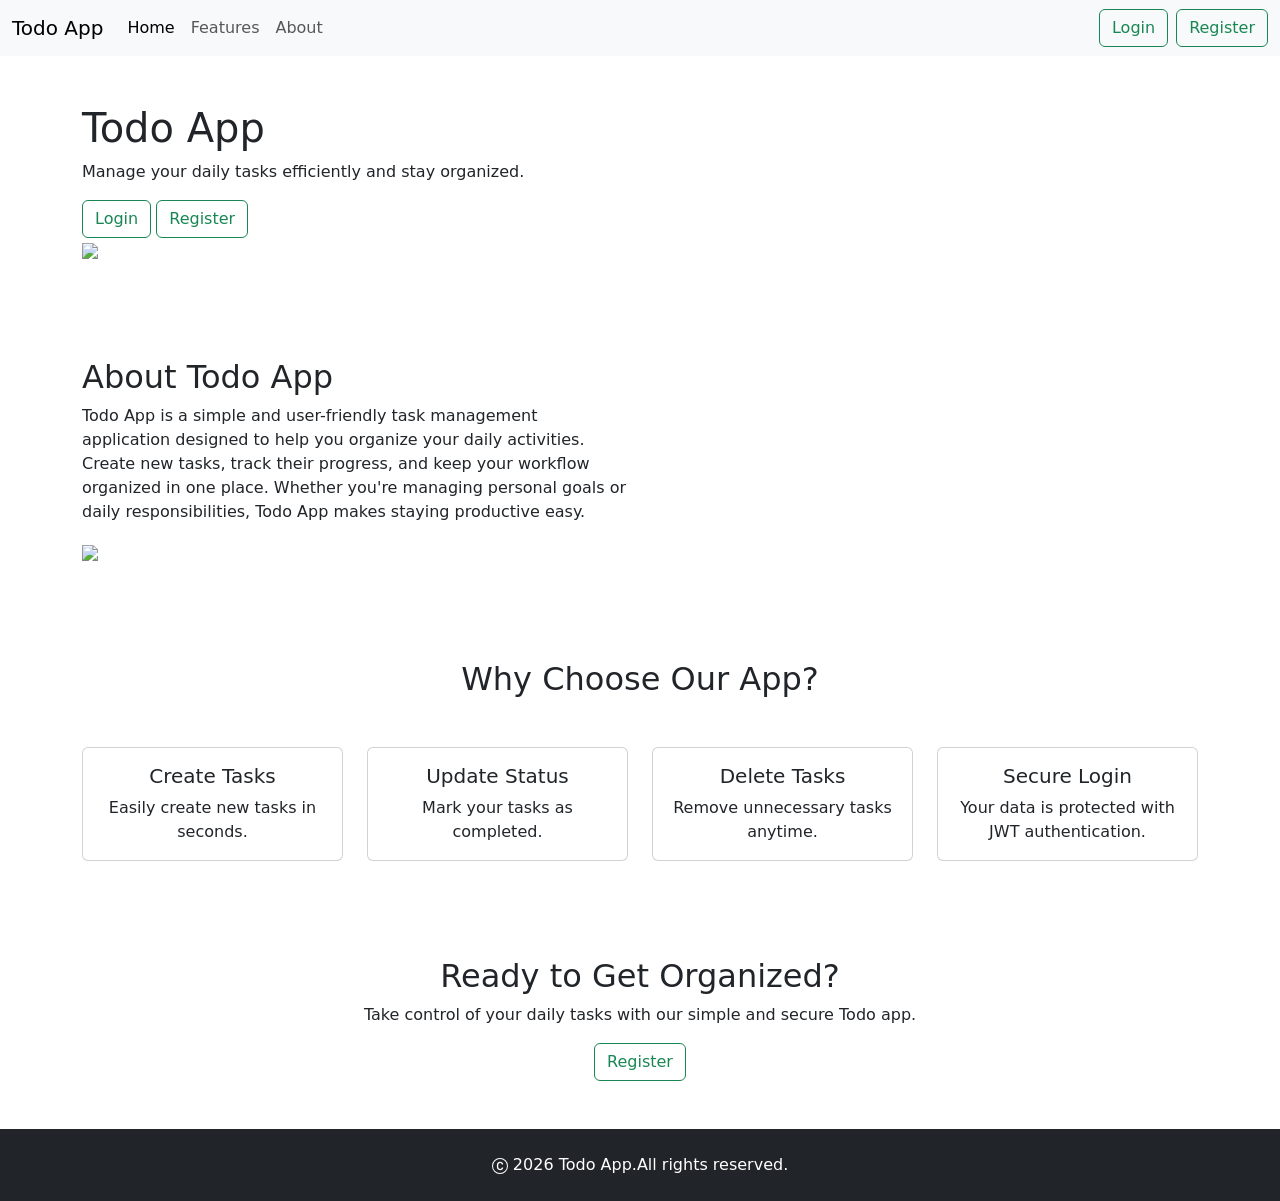
==== todoApp/project/client/index.html @ 61e1c28c "Main page structure were done" ====
<!DOCTYPE html>
<html lang="en">

<head>
    <meta charset="UTF-8">
    <meta name="viewport" content="width=device-width, initial-scale=1.0">
    <link href="https://cdn.jsdelivr.net/npm/bootstrap@5.3.8/dist/css/bootstrap.min.css" rel="stylesheet"
        integrity="sha384-sRIl4kxILFvY47J16cr9ZwB07vP4J8+LH7qKQnuqkuIAvNWLzeN8tE5YBujZqJLB" crossorigin="anonymous">
    <title>Todo App</title>
</head>

<body>
    <!--Navigation bar-->
    <nav class="navbar navbar-expand-lg bg-body-tertiary">
        <div class="container-fluid">
            <a class="navbar-brand" href="index.html">Todo App</a>
            <button class="navbar-toggler" type="button" data-bs-toggle="collapse"
                data-bs-target="#navbarSupportedContent" aria-controls="navbarSupportedContent" aria-expanded="false"
                aria-label="Toggle navigation">
                <span class="navbar-toggler-icon"></span>
            </button>
            <div class="collapse navbar-collapse" id="navbarSupportedContent">
                <ul class="navbar-nav me-auto mb-2 mb-lg-0">
                    <li class="nav-item">
                        <a class="nav-link active" aria-current="page" href="index.html">Home</a>
                    </li>
                    <li class="nav-item">
                        <a class="nav-link" href="#features">Features</a>
                    </li>
                    <li class="nav-item">
                        <a class="nav-link" href="#about">About</a>
                    </li>
                </ul>
                <a href="login.html" class="btn btn-outline-success ms-2" >Login</a>            
                <a href="register.html" class="btn btn-outline-success ms-2" >Register</a>
            </div>
        </div>
    </nav>


    <!--Hero section-->
    <section class="py-5" id="hero">
        <div class="container">
            <div class="row align-items-center">
                <div class="col-md-6">    
                    <h1>Todo App</h1>
                    <p>Manage your daily tasks efficiently and stay organized.</p>
                    <a href="login.html" class="btn btn-outline-success">Login</a>            
                    <a href="register.html" class="btn btn-outline-success">Register</a>
                </div> 
                       
            </div>
            <div class="col-md-6">
                <img src="https://placehold.co/450x300" class="img-fluid">
            </div>
        </div>
    </section>

    <!--About-->
    <section class="py-5" id="about">
        <div class="container">
        <div class="row align-items-center">

            <div class="col-md-6">
                <h2>About Todo App</h2>
                <p>Todo App is a simple and user-friendly task management application designed to help you organize your
                    daily activities. Create new tasks, track their progress, and keep your workflow organized in one place.
                    Whether you're managing personal goals or daily responsibilities, Todo App makes staying productive
                    easy.</p></div>
            </div>

            <div class="col-md-6">
                <img src="https://placehold.co/450x300" class="img-fluid">
            </div>

        </div>
    </div>
    </section>

    <!--Features-->
    <section id="features" class="py-5">
        <div class="container">
            <h2 class="text-center mb-5">Why Choose Our App?</h2>

            <div class="row g-4">

                <div class="col-md-6 col-lg-3">
                    <div class="card h-100">
                        <div class="card-body text-center">
                            <h5 class="card-title">Create Tasks</h5>
                            <p class="card-text">
                                Easily create new tasks in seconds.
                            </p>
                        </div>
                    </div>
                </div>

                <div class="col-md-6 col-lg-3">
                    <div class="card h-100">
                        <div class="card-body text-center">
                            <h5 class="card-title">Update Status</h5>
                            <p class="card-text">
                                Mark your tasks as completed.
                            </p>
                        </div>
                    </div>
                </div>

                <div class="col-md-6 col-lg-3">
                    <div class="card h-100">
                        <div class="card-body text-center">
                            <h5 class="card-title">Delete Tasks</h5>
                            <p class="card-text">
                                Remove unnecessary tasks anytime.
                            </p>
                        </div>
                    </div>
                </div>

                <div class="col-md-6 col-lg-3">
                    <div class="card h-100">
                        <div class="card-body text-center">
                            <h5 class="card-title">Secure Login</h5>
                            <p class="card-text">
                                Your data is protected with JWT authentication.
                            </p>
                        </div>
                    </div>
                </div>

            </div>
        </div>
    </section>

    <!--Register-->
        <section class="cta-section" id="cta">
            <div class="container">
                <div class="text-center">
                    <div class="py-5">
                        <h2>Ready to Get Organized?</h2>
                        <p>Take control of your daily tasks with our simple and secure Todo app.</p>
                        <a href="register.html" class="btn btn-outline-success">Register</a>
                    </div>
                </div>
            </div>
        </section>

    <!--Footer-->
    <footer>
        <div class="text-center py-4 bg-dark text-white">
            <p class="mb-0"><svg xmlns="http://www.w3.org/2000/svg" width="16" height="16" fill="currentColor" class="bi bi-c-circle" viewBox="0 0 16 16">
                <path d="M1 8a7 7 0 1 0 14 0A7 7 0 0 0 1 8m15 0A8 8 0 1 1 0 8a8 8 0 0 1 16 0M8.146 4.992c-1.212 0-1.927.92-1.927 2.502v1.06c0 1.571.703 2.462 1.927 2.462.979 0 1.641-.586 1.729-1.418h1.295v.093c-.1 1.448-1.354 2.467-3.03 2.467-2.091 0-3.269-1.336-3.269-3.603V7.482c0-2.261 1.201-3.638 3.27-3.638 1.681 0 2.935 1.054 3.029 2.572v.088H9.875c-.088-.879-.768-1.512-1.729-1.512"/>
                </svg> 2026 Todo App.All rights reserved.</p>
        </div>
    </footer>

    <script src="https://cdn.jsdelivr.net/npm/bootstrap@5.3.8/dist/js/bootstrap.bundle.min.js"
        integrity="sha384-FKyoEForCGlyvwx9Hj09JcYn3nv7wiPVlz7YYwJrWVcXK/BmnVDxM+D2scQbITxI"
        crossorigin="anonymous"></script>
</body>
</html>
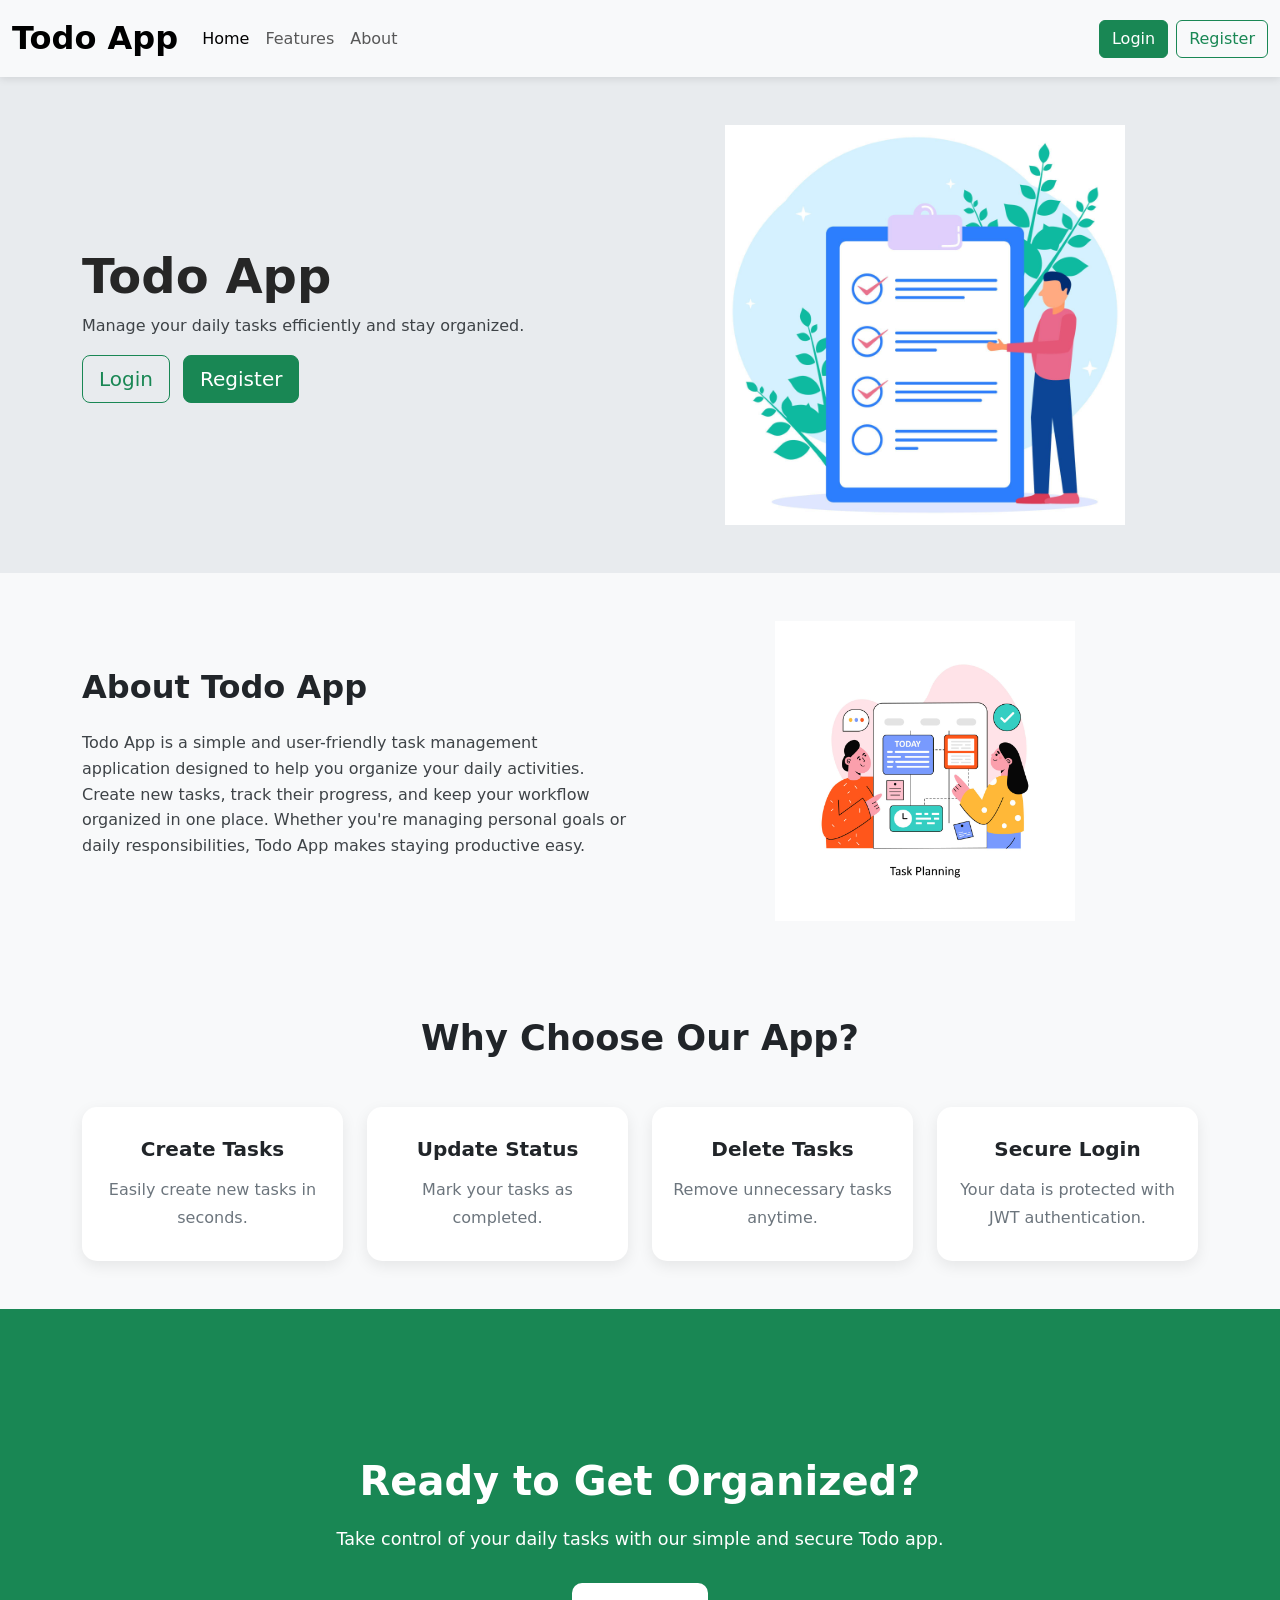
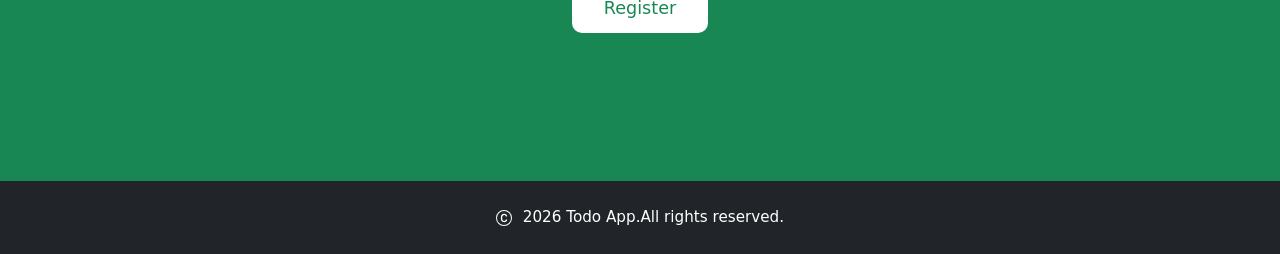
==== commit 2f37717f: "Complete responsive landing page design" ====
--- a/todoApp/project/client/index.html
+++ b/todoApp/project/client/index.html
@@ -4,14 +4,16 @@
 <head>
     <meta charset="UTF-8">
     <meta name="viewport" content="width=device-width, initial-scale=1.0">
+    
     <link href="https://cdn.jsdelivr.net/npm/bootstrap@5.3.8/dist/css/bootstrap.min.css" rel="stylesheet"
         integrity="sha384-sRIl4kxILFvY47J16cr9ZwB07vP4J8+LH7qKQnuqkuIAvNWLzeN8tE5YBujZqJLB" crossorigin="anonymous">
+    <link rel="stylesheet" href="css/style.css">
     <title>Todo App</title>
 </head>
 
 <body>
     <!--Navigation bar-->
-    <nav class="navbar navbar-expand-lg bg-body-tertiary">
+    <nav class="navbar navbar-expand-lg bg-body-tertiary sticky-top">
         <div class="container-fluid">
             <a class="navbar-brand" href="index.html">Todo App</a>
             <button class="navbar-toggler" type="button" data-bs-toggle="collapse"
@@ -31,7 +33,7 @@
                         <a class="nav-link" href="#about">About</a>
                     </li>
                 </ul>
-                <a href="login.html" class="btn btn-outline-success ms-2" >Login</a>            
+                <a href="login.html" class="btn btn-success ms-2" >Login</a>            
                 <a href="register.html" class="btn btn-outline-success ms-2" >Register</a>
             </div>
         </div>
@@ -39,42 +41,49 @@
 
 
     <!--Hero section-->
-    <section class="py-5" id="hero">
+    <section id="hero" class="hero py-5">
         <div class="container">
             <div class="row align-items-center">
-                <div class="col-md-6">    
+                <div class="col-lg-6">
                     <h1>Todo App</h1>
                     <p>Manage your daily tasks efficiently and stay organized.</p>
-                    <a href="login.html" class="btn btn-outline-success">Login</a>            
-                    <a href="register.html" class="btn btn-outline-success">Register</a>
-                </div> 
-                       
-            </div>
-            <div class="col-md-6">
-                <img src="https://placehold.co/450x300" class="img-fluid">
+
+                    <a href="login.html" class="btn btn-outline-success btn-lg">Login</a>
+                    <a href="register.html" class="btn btn-success ms-2 btn-lg">Register</a>
+                </div>
+
+                <div class="col-lg-6 text-center">
+                    <img src="assets/images/heroimg.jpg" class="img-fluid">            
+                </div>
             </div>
         </div>
     </section>
 
     <!--About-->
-    <section class="py-5" id="about">
+    <section id="about" class="about py-5">
         <div class="container">
-        <div class="row align-items-center">
+            <div class="row align-items-center">
 
-            <div class="col-md-6">
-                <h2>About Todo App</h2>
-                <p>Todo App is a simple and user-friendly task management application designed to help you organize your
-                    daily activities. Create new tasks, track their progress, and keep your workflow organized in one place.
-                    Whether you're managing personal goals or daily responsibilities, Todo App makes staying productive
-                    easy.</p></div>
+                <!-- Text -->
+                <div class="col-md-6">
+                    <h2 class="mb-4">About Todo App</h2>
+                    <p>
+                        Todo App is a simple and user-friendly task management
+                        application designed to help you organize your daily
+                        activities. Create new tasks, track their progress,
+                        and keep your workflow organized in one place.
+                        Whether you're managing personal goals or daily
+                        responsibilities, Todo App makes staying productive easy.
+                    </p>
+                </div>
+
+                <!-- Image -->
+                <div class="col-md-6 text-center">
+                    <img src="assets/images/aboutimg.jpg" class="img-fluid" alt="About Todo App">
+                </div>
+
             </div>
-
-            <div class="col-md-6">
-                <img src="https://placehold.co/450x300" class="img-fluid">
-            </div>
-
         </div>
-    </div>
     </section>
 
     <!--Features-->
--- a/todoApp/project/client/css/style.css
+++ b/todoApp/project/client/css/style.css
@@ -0,0 +1,234 @@
+/* ===== General ===== */
+body{
+    margin: 0;
+    padding: 0;
+    font-family: system-ui, -apple-system, BlinkMacSystemFont, 'Segoe UI', Roboto, Oxygen, Ubuntu, Cantarell, 'Open Sans', 'Helvetica Neue', sans-serif;
+    background-color: #f8f9fa;
+    color: #212529;
+    line-height: 1.6;
+}
+
+a{
+    text-decoration: none;
+    color: inherit;
+}
+
+
+/* ===== Navbar ===== */
+.navbar{
+    box-shadow: 0 2px 8px rgba(0, 0, 0, 0.1);
+    padding-top: 8px;
+    padding-bottom: 8px;
+}
+
+.navbar-brand{
+    font-size: 2rem;
+    font-weight: 700;
+}
+
+
+/* ===== Hero ===== */
+.hero{
+    color: #3e4347;
+    background-color: rgb(232, 235, 238);
+}
+
+.hero h1{
+    font-size: 3rem;
+    color: rgb(38, 38, 38);
+    font-weight: 700;
+}
+
+.hero img{
+    height: 400px;
+}
+
+
+/* ===== About ===== */
+.about{
+    color: #3e4347;
+}
+
+.about-content p{
+    color: #6c757d;
+    font-size: 1.1rem;
+    line-height: 1.8;
+}
+
+.about h2{
+    color: #212529;
+    font-weight: 700;
+    margin-bottom: 20px;
+}
+
+.about img{
+    max-width: 80%;
+    height: 300px;
+}
+
+
+/* ===== Features ===== */
+
+#features{
+    padding: 80px 0;
+}
+
+#features h2{
+    font-size: 2.2rem;
+    font-weight: 700;
+    margin-bottom: 50px;
+}
+
+#features .card{
+    border: none;
+    border-radius: 15px;
+    box-shadow: 0 5px 15px rgba(0,0,0,.08);
+    transition: all .3s ease;
+    cursor: pointer;
+}
+
+#features .card:hover{
+    transform: translateY(-8px);
+    box-shadow: 0 15px 30px rgba(0,0,0,.15);
+}
+
+#features .card-body{
+    padding: 30px 20px;
+}
+
+#features .card-title{
+    font-size: 1.25rem;
+    font-weight: 700;
+    margin-bottom: 15px;
+}
+
+#features .card-text{
+    color: #6c757d;
+    line-height: 1.7;
+}
+
+
+/* ===== CTA ===== */
+
+.cta-section{
+    padding: 100px 0;
+    background: #198754;
+    color: white;
+    text-align: center;
+}
+
+.cta-section h2{
+    font-size: 2.5rem;
+    font-weight: 700;
+    margin-bottom: 20px;
+}
+
+.cta-section p{
+    font-size: 1.1rem;
+    margin-bottom: 30px;
+}
+
+.cta-section .btn{
+    padding: 12px 32px;
+    font-size: 1.1rem;
+    border-radius: 10px;
+    background: white;
+    color: #198754;
+    border: none;
+    transition: .3s;
+}
+
+.cta-section .btn:hover{
+    background: #f8f9fa;
+    transform: scale(1.05);
+}
+
+
+/* ===== Footer ===== */
+
+footer{
+    background: #212529;
+    color: white;
+}
+
+footer p{
+    margin: 0;
+    font-size: .95rem;
+}
+
+footer svg{
+    margin-right: 6px;
+}
+
+
+/* ===== Responsive ===== */
+
+@media (max-width: 992px){
+
+    .hero{
+        text-align: center;
+    }
+
+    .hero img{
+        margin-top: 40px;
+    }
+
+    .about-content{
+        text-align: center;
+    }
+
+    .about-content img{
+        margin-top: 30px;
+        max-width: 70%;
+    }
+
+}
+
+@media (max-width: 768px){
+
+    .hero{
+        padding: 60px 0;
+    }
+
+    .hero h1{
+        font-size: 2.3rem;
+    }
+
+    .hero .btn{
+        width: 100%;
+        margin-bottom: 10px;
+    }
+
+    .about-content h2,
+    #features h2,
+    .cta-section h2{
+        font-size: 2rem;
+    }
+
+    .cta-section{
+        padding: 70px 20px;
+    }
+
+}
+
+@media (max-width: 576px){
+
+    .navbar-brand{
+        font-size: 1.5rem;
+    }
+
+    .hero h1{
+        font-size: 2rem;
+    }
+
+    .hero p,
+    .about-content p,
+    .cta-section p{
+        font-size: 1rem;
+    }
+
+    #features .card{
+        margin-bottom: 20px;
+    }
+
+}
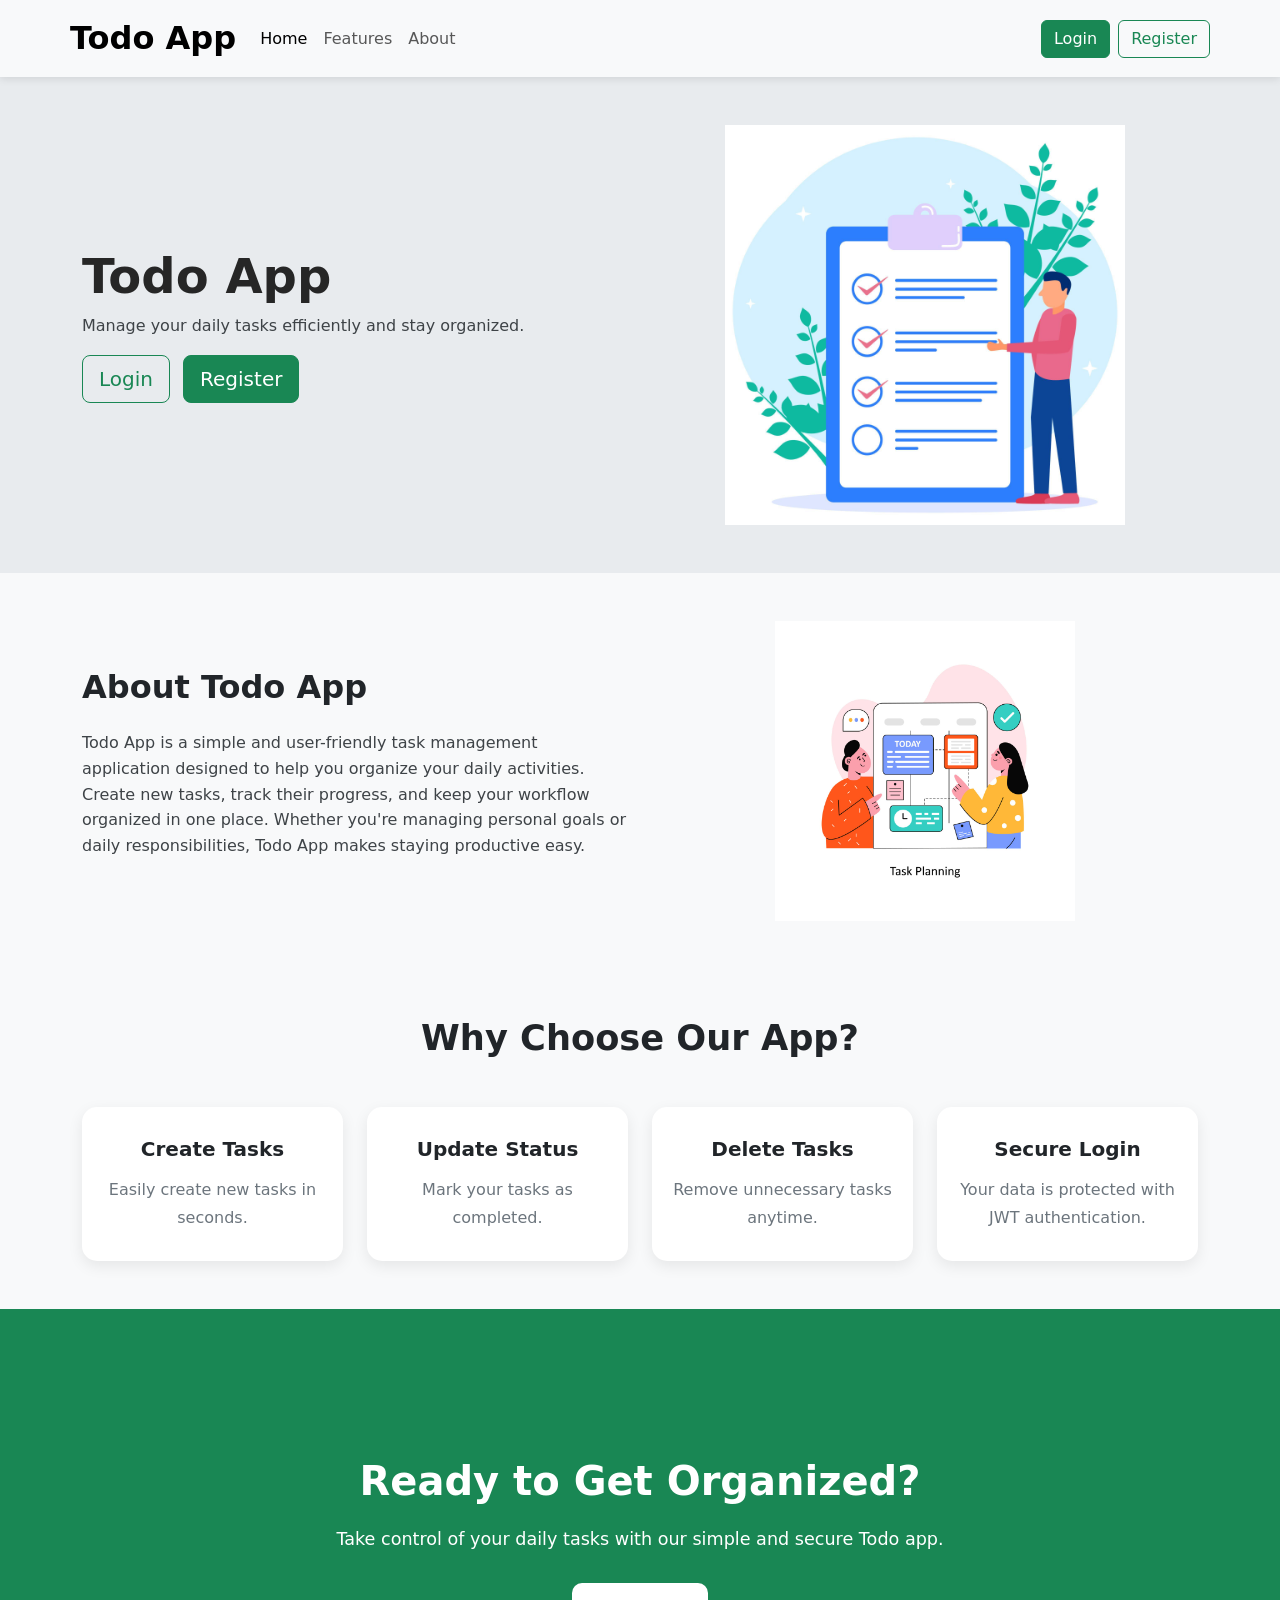
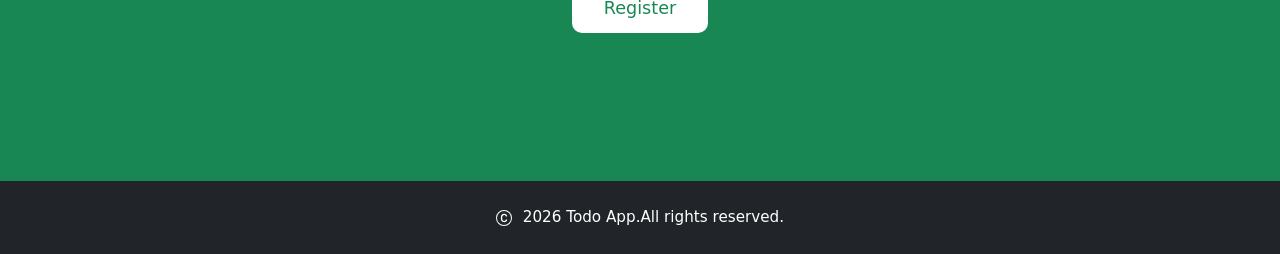
==== commit 66a97458: "Created and designed todo page and fixed something for navbar" ====
--- a/todoApp/project/client/index.html
+++ b/todoApp/project/client/index.html
@@ -4,7 +4,6 @@
 <head>
     <meta charset="UTF-8">
     <meta name="viewport" content="width=device-width, initial-scale=1.0">
-    
     <link href="https://cdn.jsdelivr.net/npm/bootstrap@5.3.8/dist/css/bootstrap.min.css" rel="stylesheet"
         integrity="sha384-sRIl4kxILFvY47J16cr9ZwB07vP4J8+LH7qKQnuqkuIAvNWLzeN8tE5YBujZqJLB" crossorigin="anonymous">
     <link rel="stylesheet" href="css/style.css">
@@ -14,7 +13,7 @@
 <body>
     <!--Navigation bar-->
     <nav class="navbar navbar-expand-lg bg-body-tertiary sticky-top">
-        <div class="container-fluid">
+        <div class="container-fluid navbar-container">
             <a class="navbar-brand" href="index.html">Todo App</a>
             <button class="navbar-toggler" type="button" data-bs-toggle="collapse"
                 data-bs-target="#navbarSupportedContent" aria-controls="navbarSupportedContent" aria-expanded="false"
@@ -76,12 +75,10 @@
                         responsibilities, Todo App makes staying productive easy.
                     </p>
                 </div>
-
                 <!-- Image -->
                 <div class="col-md-6 text-center">
                     <img src="assets/images/aboutimg.jpg" class="img-fluid" alt="About Todo App">
                 </div>
-
             </div>
         </div>
     </section>
@@ -90,9 +87,7 @@
     <section id="features" class="py-5">
         <div class="container">
             <h2 class="text-center mb-5">Why Choose Our App?</h2>
-
             <div class="row g-4">
-
                 <div class="col-md-6 col-lg-3">
                     <div class="card h-100">
                         <div class="card-body text-center">
@@ -115,6 +110,7 @@
                     </div>
                 </div>
 
+                
                 <div class="col-md-6 col-lg-3">
                     <div class="card h-100">
                         <div class="card-body text-center">
--- a/todoApp/project/client/css/style.css
+++ b/todoApp/project/client/css/style.css
@@ -26,6 +26,10 @@
     font-weight: 700;
 }
 
+.navbar-container{
+    padding-left: 70px;
+    padding-right: 70px;
+}
 
 /* ===== Hero ===== */
 .hero{
@@ -162,6 +166,12 @@
 
 
 /* ===== Responsive ===== */
+@media (max-width:768px){
+    .navbar-container{
+        padding-left:20px;
+        padding-right:20px;
+    }
+}
 
 @media (max-width: 992px){
 
@@ -232,3 +242,26 @@
     }
 
 }
+
+/*========Login, Register Page=========*/
+.divider:after,
+.divider:before {
+content: "";
+flex: 1;
+height: 1px;
+background: #eee;
+}
+
+.h-custom {
+height: calc(100% - 73px);
+}
+
+@media (max-width: 450px) {
+.h-custom {
+height: 100%;
+}
+}
+
+.login-section{
+    padding: 151px 0;
+}
